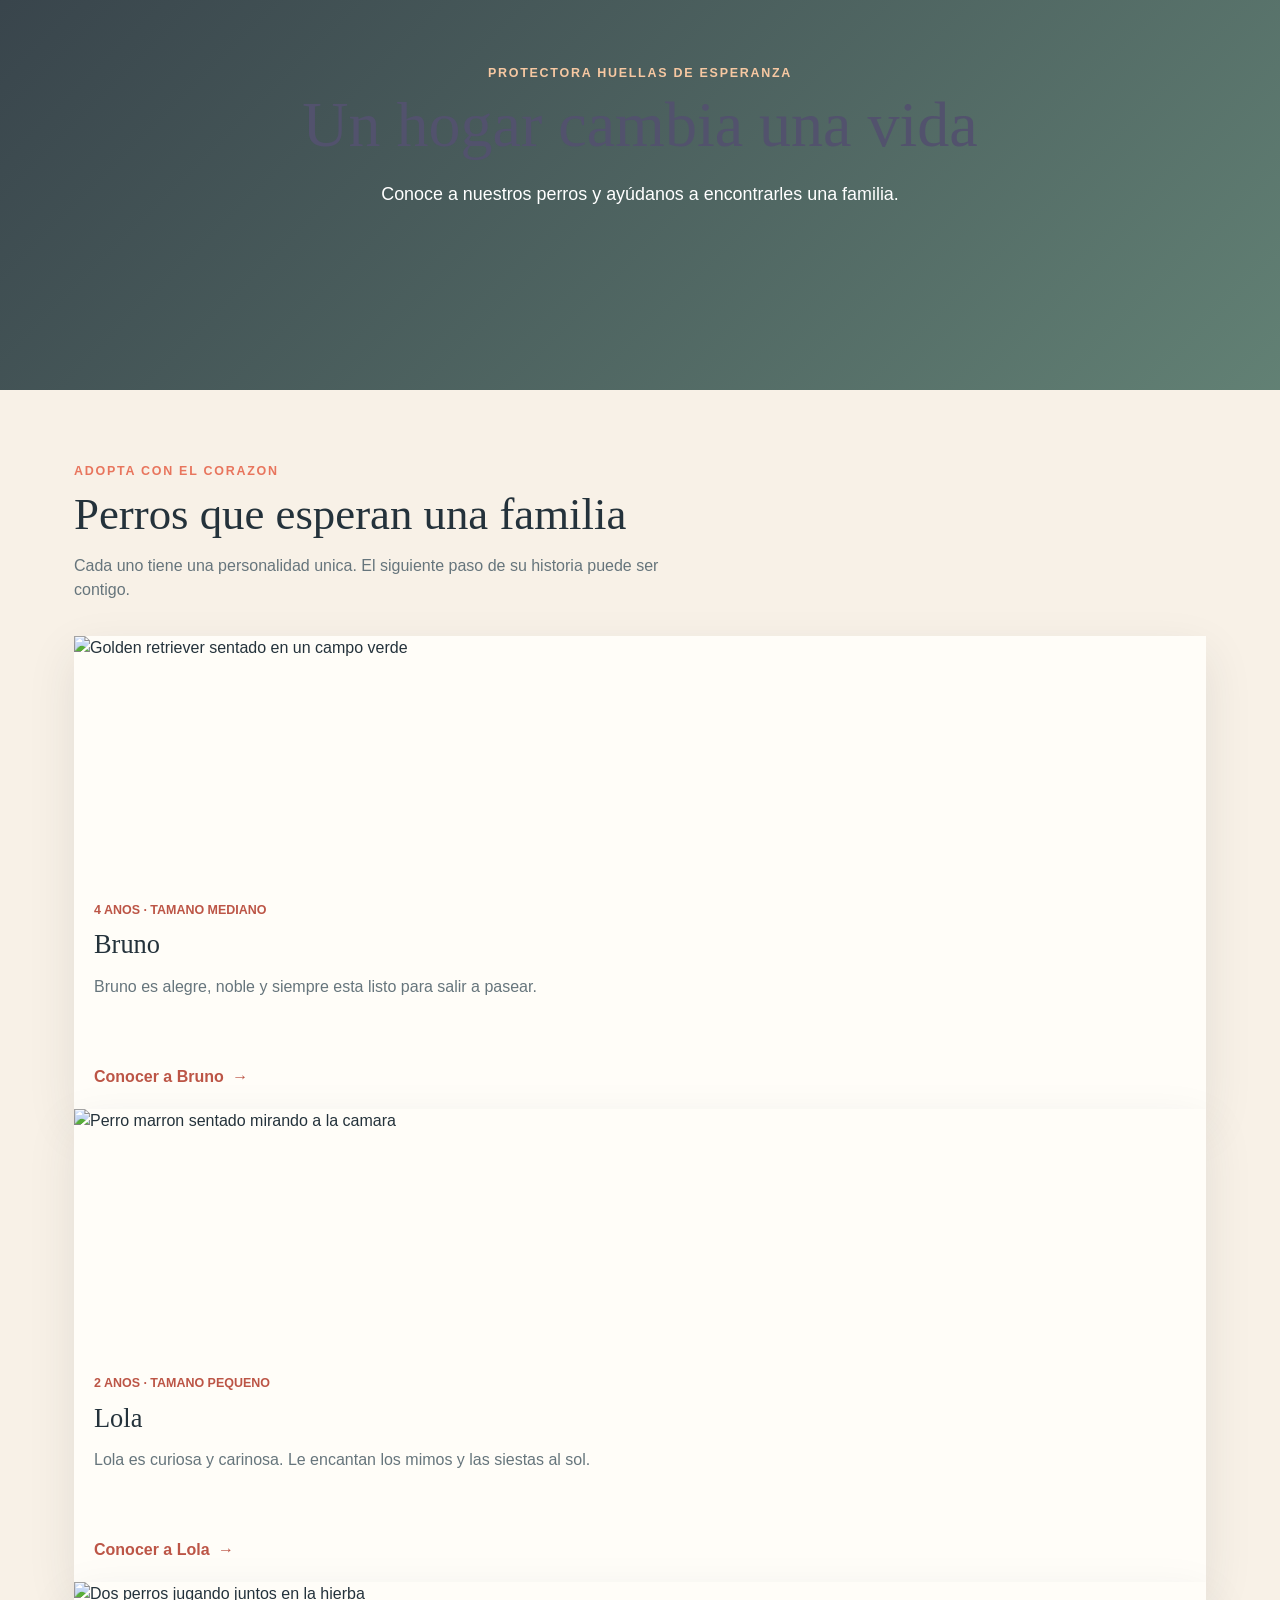
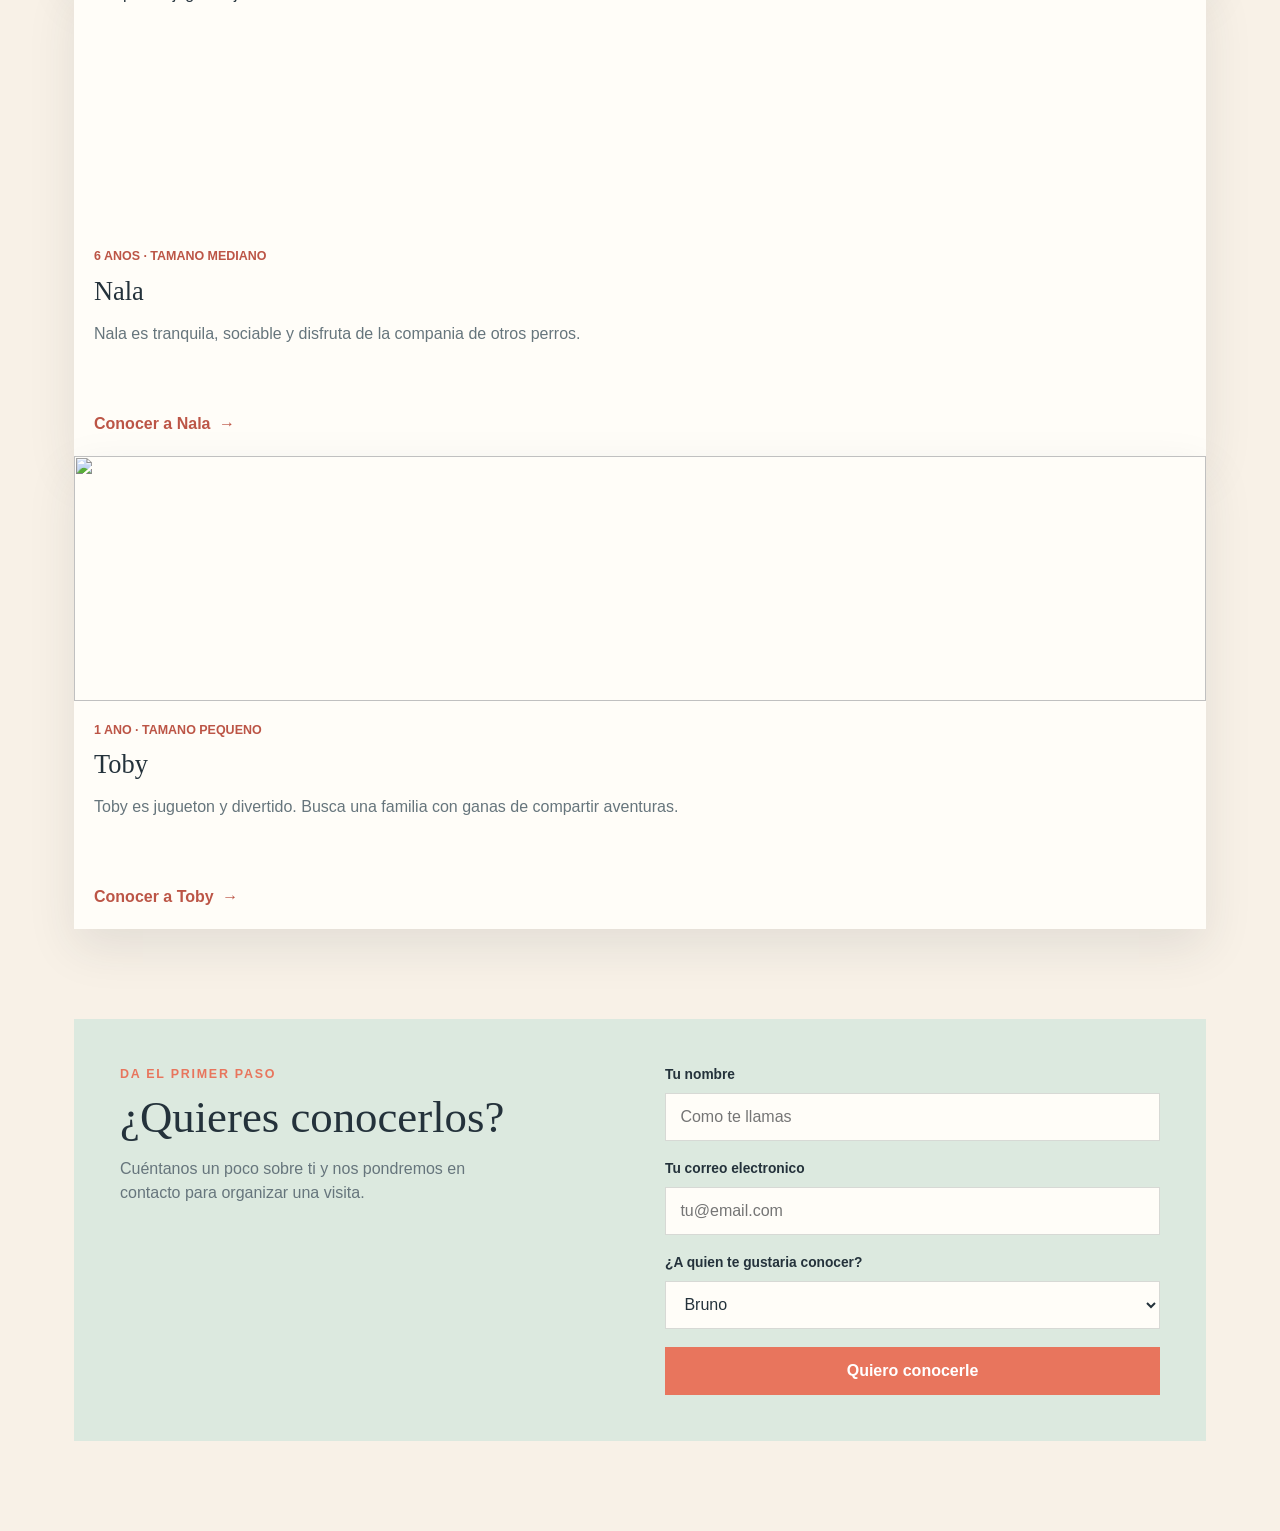
==== uf1843/index.html @ 4dac20b9 "first commit" ====
<!DOCTYPE html>
<html lang="es">

<head>
    <meta charset="UTF-8">
    <meta name="viewport" content="width=device-width, initial-scale=1.0">
    <title>APARTADO 1</title>
    <link rel="stylesheet" href="./styles.css">
</head>

<body>
    <header class="shelter-header">
        <p class="shelter-header__eyebrow">Protectora Huellas de Esperanza</p>
        <h1 class="shelter-header__title">Un hogar cambia una vida</h1>
        <p class="shelter-header__intro">Conoce a nuestros perros y ayúdanos a encontrarles una familia.</p>
    </header>

    <main>
        <section class="shelter-dogs" aria-labelledby="dogs-title">
            <p class="shelter-dogs__eyebrow">Adopta con el corazon</p>
            <h2 class="shelter-dogs__title" id="dogs-title">Perros que esperan una familia</h2>
            <p class="shelter-dogs__intro">Cada uno tiene una personalidad unica. El siguiente paso de su historia puede ser contigo.</p>

            <div class="shelter-dogs__list">
                <article class="dog-card">
                    <img class="dog-card__image" src="https://images.unsplash.com/photo-1552053831-71594a27632d?auto=format&fit=crop&w=800&q=85" alt="Golden retriever sentado en un campo verde">
                    <div class="dog-card__body">
                        <p class="dog-card__details">4 anos · Tamano mediano</p>
                        <h3 class="dog-card__name">Bruno</h3>
                        <p class="dog-card__description">Bruno es alegre, noble y siempre esta listo para salir a pasear.</p>
                        <a class="dog-card__link" href="#contacto">Conocer a Bruno <span aria-hidden="true">→</span></a>
                    </div>
                </article>

                <article class="dog-card">
                    <img class="dog-card__image" src="https://images.unsplash.com/photo-1587300003388-59208cc962cb?auto=format&fit=crop&w=800&q=85" alt="Perro marron sentado mirando a la camara">
                    <div class="dog-card__body">
                        <p class="dog-card__details">2 anos · Tamano pequeno</p>
                        <h3 class="dog-card__name">Lola</h3>
                        <p class="dog-card__description">Lola es curiosa y carinosa. Le encantan los mimos y las siestas al sol.</p>
                        <a class="dog-card__link" href="#contacto">Conocer a Lola <span aria-hidden="true">→</span></a>
                    </div>
                </article>

                <article class="dog-card">
                    <img class="dog-card__image" src="https://images.unsplash.com/photo-1548199973-03cce0bbc87b?auto=format&fit=crop&w=800&q=85" alt="Dos perros jugando juntos en la hierba">
                    <div class="dog-card__body">
                        <p class="dog-card__details">6 anos · Tamano mediano</p>
                        <h3 class="dog-card__name">Nala</h3>
                        <p class="dog-card__description">Nala es tranquila, sociable y disfruta de la compania de otros perros.</p>
                        <a class="dog-card__link" href="#contacto">Conocer a Nala <span aria-hidden="true">→</span></a>
                    </div>
                </article>

                <article class="dog-card">
                    <img class="dog-card__image" src="https://images.unsplash.com/photo-1517849845537-4d257902454a?auto=format&fit=crop&w=800&q=85"
                        alt="">
                    <div class="dog-card__body">
                        <p class="dog-card__details">1 ano · Tamano pequeno</p>
                        <h3 class="dog-card__name">Toby</h3>
                        <p class="dog-card__description">Toby es jugueton y divertido. Busca una familia con ganas de compartir aventuras.</p>
                        <a class="dog-card__link" href="#contacto">Conocer a Toby <span aria-hidden="true">→</span></a>
                    </div>
                </article>
            </div>
        </section>

        <section class="shelter-contact" id="contacto" aria-labelledby="contact-title">
            <div class="shelter-contact__copy">
                <p class="shelter-contact__eyebrow">Da el primer paso</p>
                <h2 class="shelter-contact__title" id="contact-title">¿Quieres conocerlos?</h2>
                <p>Cuéntanos un poco sobre ti y nos pondremos en contacto para organizar una visita.</p>
            </div>

            <form class="shelter-contact__form">
                <div class="shelter-contact__field">
                    <label for="name">Tu nombre</label>
                    <input type="text" id="name" name="name" placeholder="Como te llamas" required>
                </div>

                <div class="shelter-contact__field">
                    <label>Tu correo electronico</label>
                    <input type="email" id="email" name="email" placeholder="tu@email.com" required>
                </div>

                <div class="shelter-contact__field">
                    <label for="dog-choice">¿A quien te gustaria conocer?</label>
                    <select id="dog-choice" name="dog-choice">
                        <option value="bruno">Bruno</option>
                        <option value="lola">Lola</option>
                        <option value="nala">Nala</option>
                        <option value="toby">Toby</option>
                    </select>
                </div>

                <button class="shelter-contact__button" type="submit">Quiero conocerle</button>
            </form>
        </section>
    </main>
</body>

</html>
---- uf1843/styles.css ----
:root {
    --color-ink: #24323b;
    --color-muted: #66757c;
    --color-paper: #fffdf8;
    --color-cream: #f8f1e7;
    --color-coral: #e8755d;
    --color-coral-dark: #bc5546;
    --color-sage: #dce9df;
    --shadow-soft: 0 18px 45px rgb(36 50 59 / 10%);
}

* {
    box-sizing: border-box;
}

html {
    font-size: 16px;
    scroll-behavior: smooth;
}

body {
    margin: 0;
    font-family: "Trebuchet MS", sans-serif;
    background: var(--color-cream);
    color: var(--color-ink);
    font-size: 16px;
    line-height: 1.5;
}

.shelter-header {
    min-height: 390px;
    padding: 64px 20px;
    color: #fff;
    text-align: center;
    background: linear-gradient(135deg, rgb(36 50 59 / 90%), rgb(65 104 91 / 82%)),
        url("https://images.unsplash.com/photo-1558929996-da64ba858215?auto=format&fit=crop&w=1800&q=85") center / cover;
}

.shelter-header__eyebrow,
.shelter-dogs__eyebrow,
.shelter-contact__eyebrow {
    margin: 0 0 10px;
    color: var(--color-coral);
    font-size: 0.78rem;
    font-weight: 700;
    letter-spacing: 0.14em;
    text-transform: uppercase;
}

.shelter-header__eyebrow {
    color: #f7c8a2;
}

.shelter-header__title {
    max-width: 720px;
    margin: 0 auto;
    font-family: Georgia, serif;
    font-size: 4rem;
    font-weight: 400;
    line-height: 1;
    color: rgb(82, 82, 109);
}

.shelter-header__intro {
    max-width: 570px;
    margin: 24px auto 0;
    font-size: 1.12rem;
}

main {
    max-width: 1180px;
    margin: 0 auto;
    padding: 72px 24px 90px;
}

.shelter-dogs__title,
.shelter-contact__title {
    margin: 0;
    font-family: Georgia, serif;
    font-size: 2.8rem;
    font-weight: 400;
    line-height: 1.05;
}

.shelter-dogs__intro {
    max-width: 610px;
    margin: 16px 0 34px;
    color: var(--color-muted);
}

.shelter-dogs__list {
    /* Apartado 4*/
}

.dog-card {
    width: 100%;
    overflow: hidden;
    background: var(--color-paper);
    box-shadow: var(--shadow-soft);
}

.dog-card__image {
    display: block;
    width: 100%;
    height: 245px;
    object-fit: cover;
}

.dog-card__body {
    padding: 20px;
}

.dog-card__details {
    margin: 0 0 6px;
    color: var(--color-coral-dark);
    font-size: 0.78rem;
    font-weight: 700;
    text-transform: uppercase;
}

.dog-card__name {
    margin: 0;
    font-family: Georgia, serif;
    font-size: 1.65rem;
    font-weight: 400;
}

.dog-card__description {
    min-height: 72px;
    margin: 10px 0 18px;
    color: var(--color-muted);
}

.dog-card__link {
    color: var(--color-coral-dark);
    font-weight: 700;
    text-decoration: none;
}

.dog-card__link span {
    display: inline-block;
    margin-left: 4px;
    transition: transform 0.2s ease;
}

.dog-card__link:hover span {
    transform: translateX(4px);
}

.shelter-contact {
    display: flex;
    flex-direction: column;
    gap: 50px;
    margin-top: 90px;
    padding: 46px;
    background: var(--color-sage);
}

.shelter-contact__copy > p:last-child {
    max-width: 360px;
    margin-bottom: 0;
    color: var(--color-muted);
}

.shelter-contact__form {
    display: flex;
    flex-direction: column;
    gap: 18px;
}

.shelter-contact__field {
    display: flex;
    flex-direction: column;
    gap: 7px;
}

.shelter-contact__field label {
    font-size: 0.86rem;
    font-weight: 700;
}

.shelter-contact__field input,
.shelter-contact__field select,
.shelter-contact__button {
    min-height: 48px;
    padding: 0.7rem 0.9rem;
    border: 1px solid transparent;
    font: inherit;
}

.shelter-contact__field input,
.shelter-contact__field select {
    border-color: rgb(36 50 59 / 18%);
    background: var(--color-paper);
    color: var(--color-ink);
}

.shelter-contact__button {
    background: var(--color-coral);
    color: #fff;
    font-weight: 700;
    cursor: pointer;
    transition: background-color 0.2s ease, transform 0.2s ease;
}

.shelter-contact__button:hover,
.shelter-contact__button:focus {
    background: var(--color-coral-dark);
    transform: translateY(-2px);
}

@media (min-width: 768px) {
    .shelter-header__title {
        font-size: 4rem;
    }

    .shelter-dogs__title,
    .shelter-contact__title {
        font-size: 2.8rem;
    }

    .dog-card {
        flex: 1 1 calc(25% - 14px);
        min-width: 0;
    }

    .shelter-contact {
        flex-direction: row;
        align-items: flex-start;
    }

    .shelter-contact__copy,
    .shelter-contact__form {
        flex: 1;
    }

    .dog-card {
        transition: transform 0.2s ease, box-shadow 0.2s ease;
    }

    .dog-card:hover {
        box-shadow: 0 24px 50px rgb(36 50 59 / 16%);
        transform: translateY(-5px);
    }
}
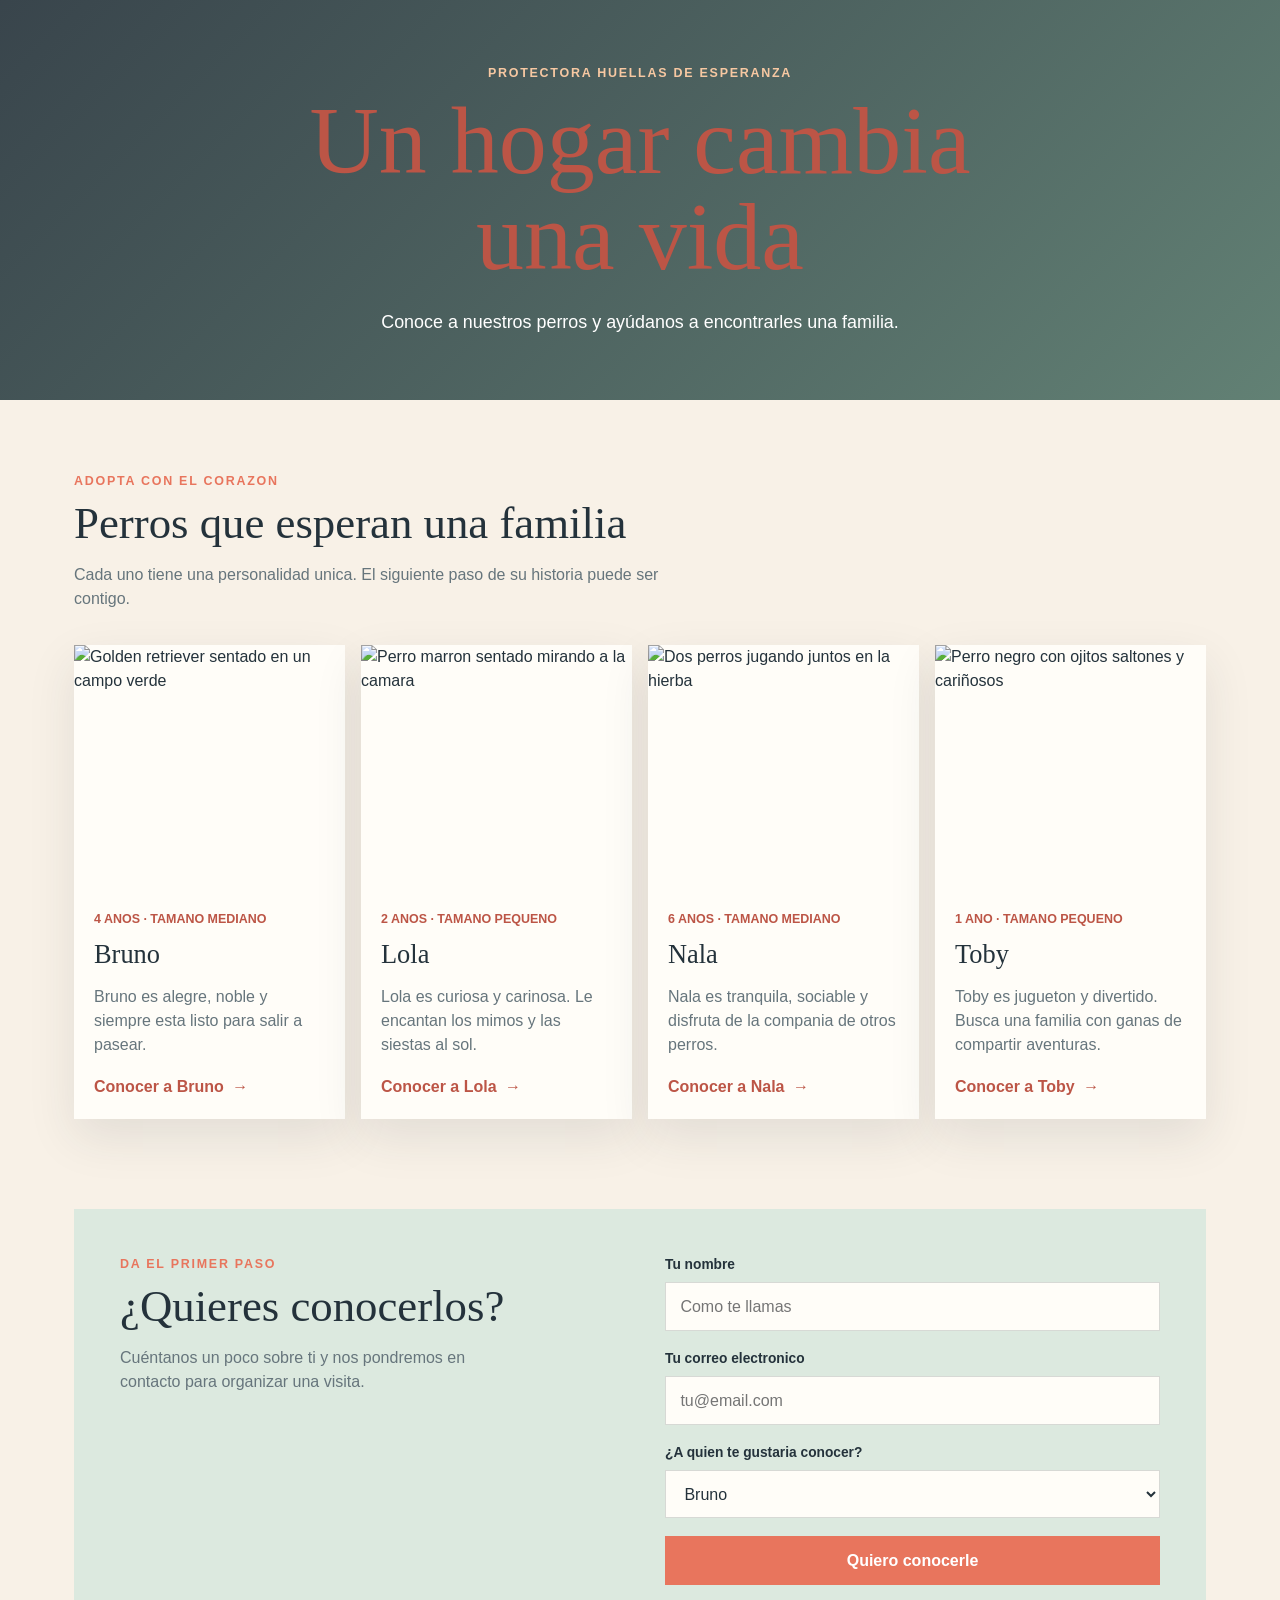
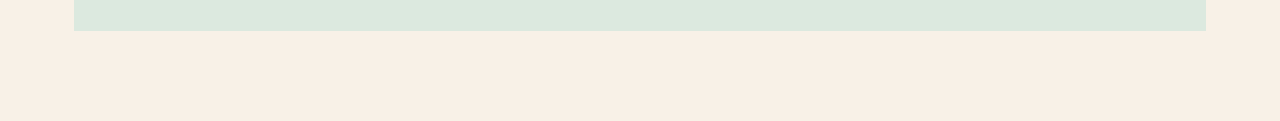
==== commit a9543e5b: "solucion" ====
--- a/uf1843/index.html
+++ b/uf1843/index.html
@@ -4,7 +4,7 @@
 <head>
     <meta charset="UTF-8">
     <meta name="viewport" content="width=device-width, initial-scale=1.0">
-    <title>APARTADO 1</title>
+    <title>Protectora Huellas</title>
     <link rel="stylesheet" href="./styles.css">
 </head>
 
@@ -54,7 +54,7 @@
 
                 <article class="dog-card">
                     <img class="dog-card__image" src="https://images.unsplash.com/photo-1517849845537-4d257902454a?auto=format&fit=crop&w=800&q=85"
-                        alt="">
+                        alt="Perro negro con ojitos saltones y cariñosos">
                     <div class="dog-card__body">
                         <p class="dog-card__details">1 ano · Tamano pequeno</p>
                         <h3 class="dog-card__name">Toby</h3>
@@ -79,7 +79,7 @@
                 </div>
 
                 <div class="shelter-contact__field">
-                    <label>Tu correo electronico</label>
+                    <label for="email">Tu correo electronico</label>
                     <input type="email" id="email" name="email" placeholder="tu@email.com" required>
                 </div>
 
--- a/uf1843/styles.css
+++ b/uf1843/styles.css
@@ -58,7 +58,9 @@
     font-size: 4rem;
     font-weight: 400;
     line-height: 1;
-    color: rgb(82, 82, 109);
+    /*cambiar este color para que se vea mejor
+     color: rgb(82, 82, 109); */
+     color: var(--color-coral-dark);
 }
 
 .shelter-header__intro {
@@ -90,6 +92,9 @@
 
 .shelter-dogs__list {
     /* Apartado 4*/
+    display: flex;
+    flex-wrap: wrap;
+    gap: 1rem;
 }
 
 .dog-card {
@@ -211,7 +216,7 @@
 
 @media (min-width: 768px) {
     .shelter-header__title {
-        font-size: 4rem;
+        font-size: 6rem;
     }
 
     .shelter-dogs__title,
